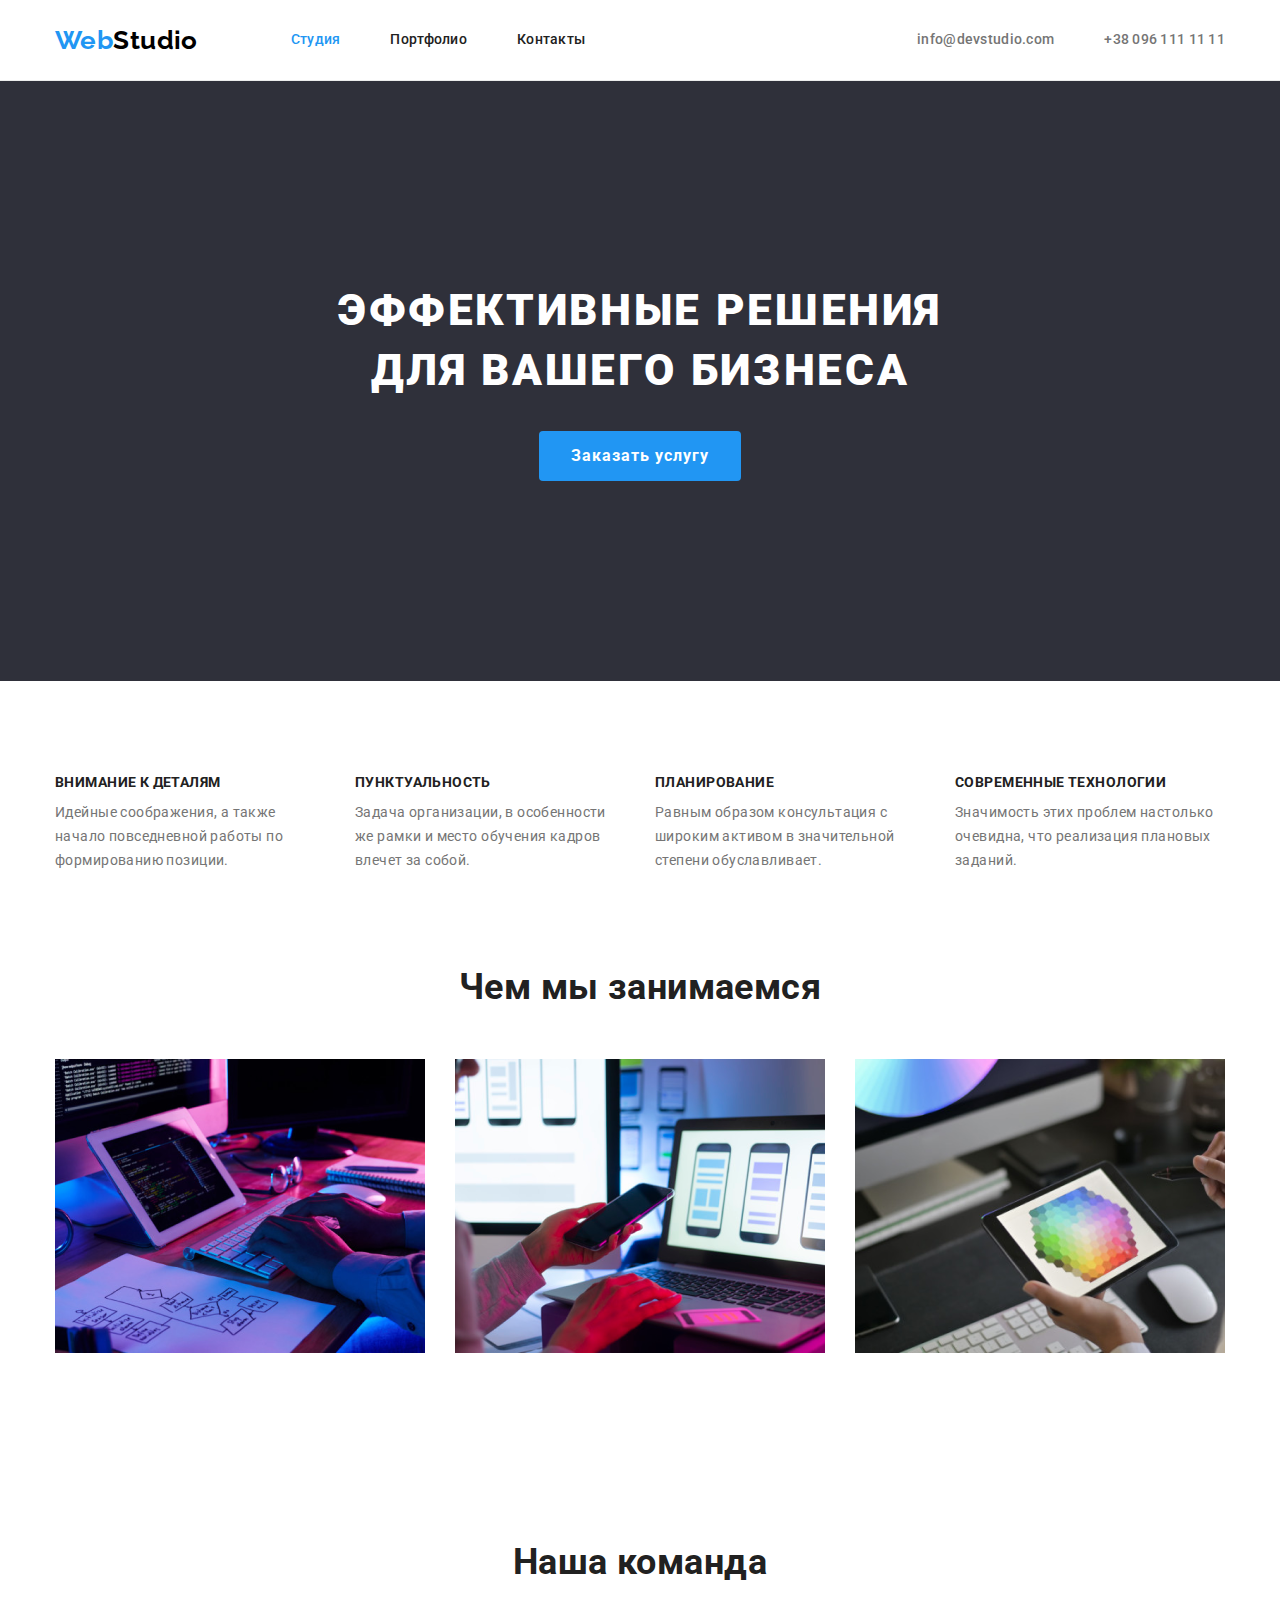
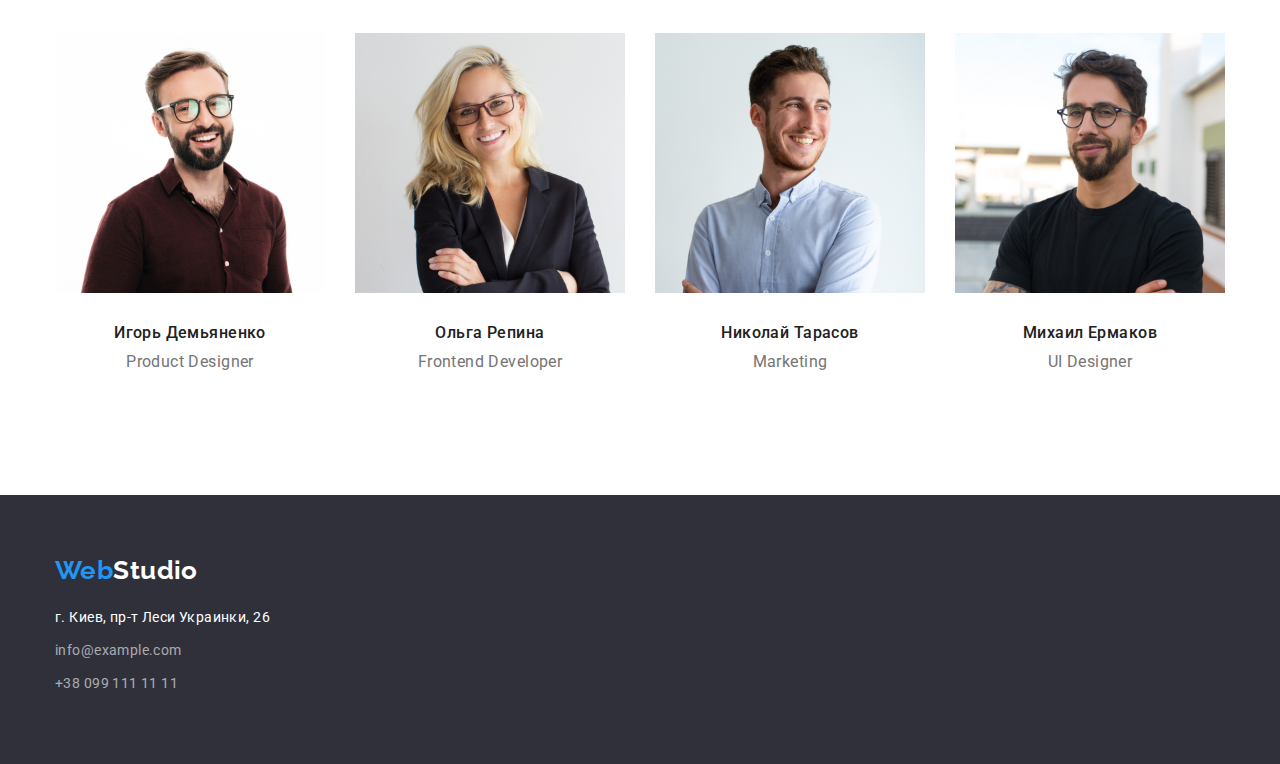
==== index.html @ cff5608a "Переносит в текущий репозиторий файлы работы goit-markup-hw-03" ====
<!DOCTYPE html>
<html lang="ru">
  <head>
    <meta charset="UTF-8" />
    <meta name="viewport" content="width=device-width, initial-scale=1.0" />
    <title>Студия</title>
    <link rel="preconnect" href="https://fonts.gstatic.com" />
    <link
      href="https://fonts.googleapis.com/css2?family=Raleway:wght@700&family=Roboto:wght@400;500;700;900&display=swap"
      rel="stylesheet"
    />
    <link
      rel="stylesheet"
      href="https://cdnjs.cloudflare.com/ajax/libs/modern-normalize/1.0.0/modern-normalize.min.css"
    />
    <link rel="stylesheet" href="./css/styles.css" />
  </head>

  <body>
    <!----------------------------Шапка сайта---------------------------------------->
    <header class="section">
      <div class="container main-nav">
        <a href="/index.html" class="logo"
          >Web<span class="header">Studio</span>
        </a>

        <!--------------------------Меню навигации------------------------------------>
        <nav>
          <ul class="nav-list list">
            <li class="nav-item">
              <a href="./index.html" class="nav-link current">Студия</a>
            </li>
            <li class="nav-item">
              <a href="./portfolio.html" class="nav-link">Портфолио</a>
            </li>
            <li class="nav-item">
              <a href="" class="nav-link">Контакты</a>
            </li>
          </ul>
        </nav>

        <!------------------------------Контакты------------------------------------->
        <ul class="contacts-list list">
          <li class="contacts-item">
            <a class="contacts-link" href="mailto:info@devstudio.com"
              >info@devstudio.com</a
            >
          </li>

          <li class="contacts-item">
            <a class="contacts-link" href="tel:+380961111111"
              >+38 096 111 11 11</a
            >
          </li>
        </ul>
      </div>
    </header>

    <main>
      <!-------------------------------Герой--------------------------------------->
      <section class="hero section">
        <h1 class="hero-title">Эффективные решения<br />для вашего бизнеса</h1>
        <button class="button primary" type="button">Заказать услугу</button>
      </section>

      <!------------------------Особенности компании------------------------------->
      <section class="feature section">
        <div class="container">
          <h2 class="visually-hidden">Особенности компании</h2>

          <ul class="feature-list section-list list">
            <li class="feature-item">
              <h3 class="feature-title section-subtitle">Внимание к деталям</h3>
              <p class="section-text">
                Идейные соображения, а также начало повседневной работы по
                формированию позиции.
              </p>
            </li>

            <li class="feature-item">
              <h3 class="feature-title section-subtitle">Пунктуальность</h3>
              <p class="section-text">
                Задача организации, в особенности же рамки и место обучения
                кадров влечет за собой.
              </p>
            </li>

            <li class="feature-item">
              <h3 class="feature-title section-subtitle">Планирование</h3>
              <p class="section-text">
                Равным образом консультация с широким активом в значительной
                степени обуславливает.
              </p>
            </li>

            <li class="feature-item">
              <h3 class="feature-title section-subtitle">
                Современные технологии
              </h3>
              <p class="section-text">
                Значимость этих проблем настолько очевидна, что реализация
                плановых заданий.
              </p>
            </li>
          </ul>
        </div>
      </section>

      <!----------------------------Виды услуг------------------------------------->
      <section class="service section">
        <div class="container">
          <h2 class="section-title">Чем мы занимаемся</h2>

          <ul class="service-list section-list list">
            <li>
              <img
                src="./images/img1.png"
                alt="человек занимается веб разработкой"
                width="370"
              />
            </li>
            <li>
              <img
                src="./images/img2.png"
                alt="человек занимается разработкой мобильных приложений"
                width="370"
              />
            </li>
            <li>
              <img
                src="./images/img3.png"
                alt="человек занимается созданием дизайнов"
                width="370"
              />
            </li>
          </ul>
        </div>
      </section>

      <!----------------------------Наша команда------------------------------------>
      <section class="team section">
        <div class="container team">
          <h2 class="section-title">Наша команда</h2>

          <ul class="team-list section-list list">
            <li class="team-item">
              <img
                src="./images/team1.jpg"
                alt="молодой мужчина в коричневой рубашке и очках"
                width="270"
                class="photo"
              />
              <h3 class="team-mem-title section-subtitle">Игорь Демьяненко</h3>
              <p class="team-text section-text" lang="en">Product Designer</p>
            </li>

            <li class="team-item">
              <img
                src="./images/team2.jpg"
                alt="молодая девушка со светлыми волосами в очках"
                width="270"
                class="photo"
              />
              <h3 class="team-mem-title section-subtitle">Ольга Репина</h3>
              <p class="team-text section-text" lang="en">Frontend Developer</p>
            </li>

            <li class="team-item">
              <img
                src="./images/team3.jpg"
                alt="молодой мужчина в светлой рубашке"
                width="270"
                class="photo"
              />
              <h3 class="team-mem-title section-subtitle">Николай Тарасов</h3>
              <p class="team-text section-text" lang="en">Marketing</p>
            </li>

            <li class="team-item">
              <img
                src="./images/team4.jpg"
                alt="молодой мужчина в черной футболке и очках"
                width="270"
                class="photo"
              />
              <h3 class="team-mem-title section-subtitle">Михаил Ермаков</h3>
              <p class="team-text section-text" lang="en">UI Designer</p>
            </li>
          </ul>
        </div>
      </section>
    </main>

    <!----------------------------Подвал сайта-------------------------------------->
    <footer class="section footer">
      <div class="container footer">
        <a href="/index.html" class="logo footer"
          >Web<span class="footer">Studio</span>
        </a>

        <address>
          <span class="address">г. Киев, пр-т Леси Украинки, 26<br /></span>

          <ul class="contacts-list footer list">
            <li>
              <a class="contacts-link footer" href="mailto:info@example.com"
                >info@example.com</a
              >
            </li>
            <li>
              <a class="contacts-link footer" href="tel:+380991111111"
                >+38 099 111 11 11</a
              >
            </li>
          </ul>
        </address>
      </div>
    </footer>
  </body>
</html>
---- css/styles.css ----
/*----------------Основные стили-----------------*/
:root {
  --primary-text-color: #757575;
  --title-text-color: #212121;
  --accent-color: #2196f3;
  --primary-bcg-color: #ffffff;
  --secondary-bcg-color: #2f303a;
  --white-color: #ffffff;
}

body {
  background-color: var(--primary-bcg-color);
  color: var(--primary-text-color);

  font-family: Roboto, sans-serif;
  font-size: 14px;
  line-height: 1.71;
  letter-spacing: 0.03em;
}

header {
  border-bottom: 1px solid #ececec;
}

img {
  display: block;
  max-width: 100%;
  height: auto;
}

.list {
  padding: 0;
  margin: 0;
  list-style: none;
}

.container {
  width: 1200px;
  padding: 0 15px;
  margin-left: auto;
  margin-right: auto;
}

.visually-hidden {
  position: absolute;
  clip: rect(0 0 0 0);
  width: 1px;
  height: 1px;
  margin: -1px;
}

/*------------------Шапка сайта----------------*/

.logo {
  color: var(--accent-color);

  font-family: Raleway, sans-serif;
  font-weight: 700;
  font-size: 26px;
  line-height: 1.19;
  text-decoration: none;
}

.logo .header {
  color: #000000;
}

/* Меню навигации */
.container.main-nav {
  display: flex;
  align-items: center;
}

.nav-list {
  display: flex;
  margin-left: 93px;
}

.nav-item:not(:first-child) {
  margin-left: 50px;
}

.nav-link {
  display: block;
  padding-top: 32px;
  padding-bottom: 32px;

  color: var(--title-text-color);

  font-weight: 500;
  line-height: 1.14;
  letter-spacing: 0.02em;
  text-decoration: none;
}

.nav-link:hover,
.nav-link:focus {
  color: var(--accent-color);
}

.nav-link.current {
  color: var(--accent-color);
}

/* Контакты */
.contacts-list {
  display: flex;
  margin-left: auto;
}

.contacts-item:not(:first-child) {
  margin-left: 50px;
}

.contacts-link {
  color: var(--primary-text-color);
  font-style: normal;
  font-weight: 500;
  line-height: 1.14;
  letter-spacing: 0.02em;
  text-decoration: none;
}

.contacts-link:hover,
.contacts-link:focus {
  color: var(--accent-color);
}

/*------------Стили основного контента------------*/

.hero {
  padding: 200px 0;

  background-color: var(--secondary-bcg-color);

  text-align: center;
}

.hero-title {
  margin-top: 0;
  margin-bottom: 30px;

  color: var(--white-color);

  font-weight: 900;
  font-size: 44px;
  line-height: 1.36;
  letter-spacing: 0.06em;
  text-transform: uppercase;
}

.button {
  cursor: pointer;

  display: inline-block;
  border-radius: 4px;
  border-width: 0;
  padding: 6px 22px;

  color: var(--title-text-color);
  background-color: #f5f4fa;

  font-family: inherit;
  font-weight: 500;
  font-size: 16px;
  line-height: 1.63;
  text-align: center;
}

.button:hover,
.button:focus {
  color: var(--white-color);
  background-color: var(--accent-color);
}

.button.primary {
  padding: 10px 32px;

  color: var(--white-color);
  background-color: var(--accent-color);

  font-weight: 700;
  line-height: 1.88;
  align-items: center;
  letter-spacing: 0.06em;
}

.section-title {
  margin-top: 0;
  margin-bottom: 50px;

  color: var(--title-text-color);

  font-weight: 700;
  font-size: 36px;
  line-height: 1.17;
  text-align: center;
}

.section-list {
  display: flex;
}
.section-subtitle {
  margin-top: 0;
  margin-bottom: 10px;

  color: var(--title-text-color);

  font-weight: 700;
}

.section-text {
  margin-top: 0;
  margin-bottom: 0;
}

.feature {
  padding: 94px 0;
}

.feature-item {
  width: 270px;
}

.feature-item:not(:first-child) {
  margin-left: 30px;
}

.feature-title {
  font-size: 14px;
  line-height: 1.14;
  text-transform: uppercase;
}

.service {
  padding-bottom: 94px;
}

.service-list {
  justify-content: space-between;
}

.team.section {
  padding-top: 94px;
  padding-bottom: 94px;
}

.team-item {
  padding-bottom: 30px;
  width: 270px;
}

.team-item:not(:first-child) {
  margin-left: 30px;
}

.team-item .photo {
  margin-bottom: 30px;
}

.team-mem-title {
  font-weight: 500;
  font-size: 16px;
  line-height: 1.19;
  text-align: center;
}

.team-text {
  font-size: 16px;
  line-height: 1.19;
  text-align: center;
}

.project {
  padding-top: 104px;
  padding-bottom: 94px;
}

.filters-list {
  display: flex;
  align-items: flex-start;
  justify-content: center;
  margin-bottom: 50px;
}

.filter-items:not(:first-child) {
  margin-left: 8px;
}

.project-list {
  flex-wrap: wrap;
}

.project-item {
  margin-left: 30px;
  margin-bottom: 30px;
  width: 370px;
  border: 1px solid #eeeeee;
}

.project-item:nth-child(3n + 1) {
  margin-left: 0;
}

.project-item:nth-last-child(-n + 3) {
  margin-bottom: 0;
}

.project-description {
  padding: 20px 24px;
}

.project-title {
  margin-bottom: 4px;

  font-size: 18px;
  line-height: 2;
  letter-spacing: 0.06em;
}

.project-text {
  color: var(--primary-text-color);

  font-size: 16px;
  line-height: 1.88;
}

.project-link {
  text-decoration: none;
}

/*--------------- Подвал сайта ----------------------*/

footer {
  background-color: var(--secondary-bcg-color);
}

.section.footer {
  padding: 60px 0;
}

.logo.footer {
  display: inline-block;
  margin-bottom: 20px;
}

.logo .footer {
  color: var(--white-color);
}

.address {
  display: inline-block;
  margin-bottom: 9px;
  color: var(--white-color);

  font-style: normal;
}

.contacts-list.footer {
  display: flex;
  flex-direction: column;
}
.contacts-link.footer {
  display: inline-block;
  margin-bottom: 9px;

  color: rgba(255, 255, 255, 0.6);

  font-weight: inherit;
  line-height: 1.71;
  letter-spacing: inherit;
}
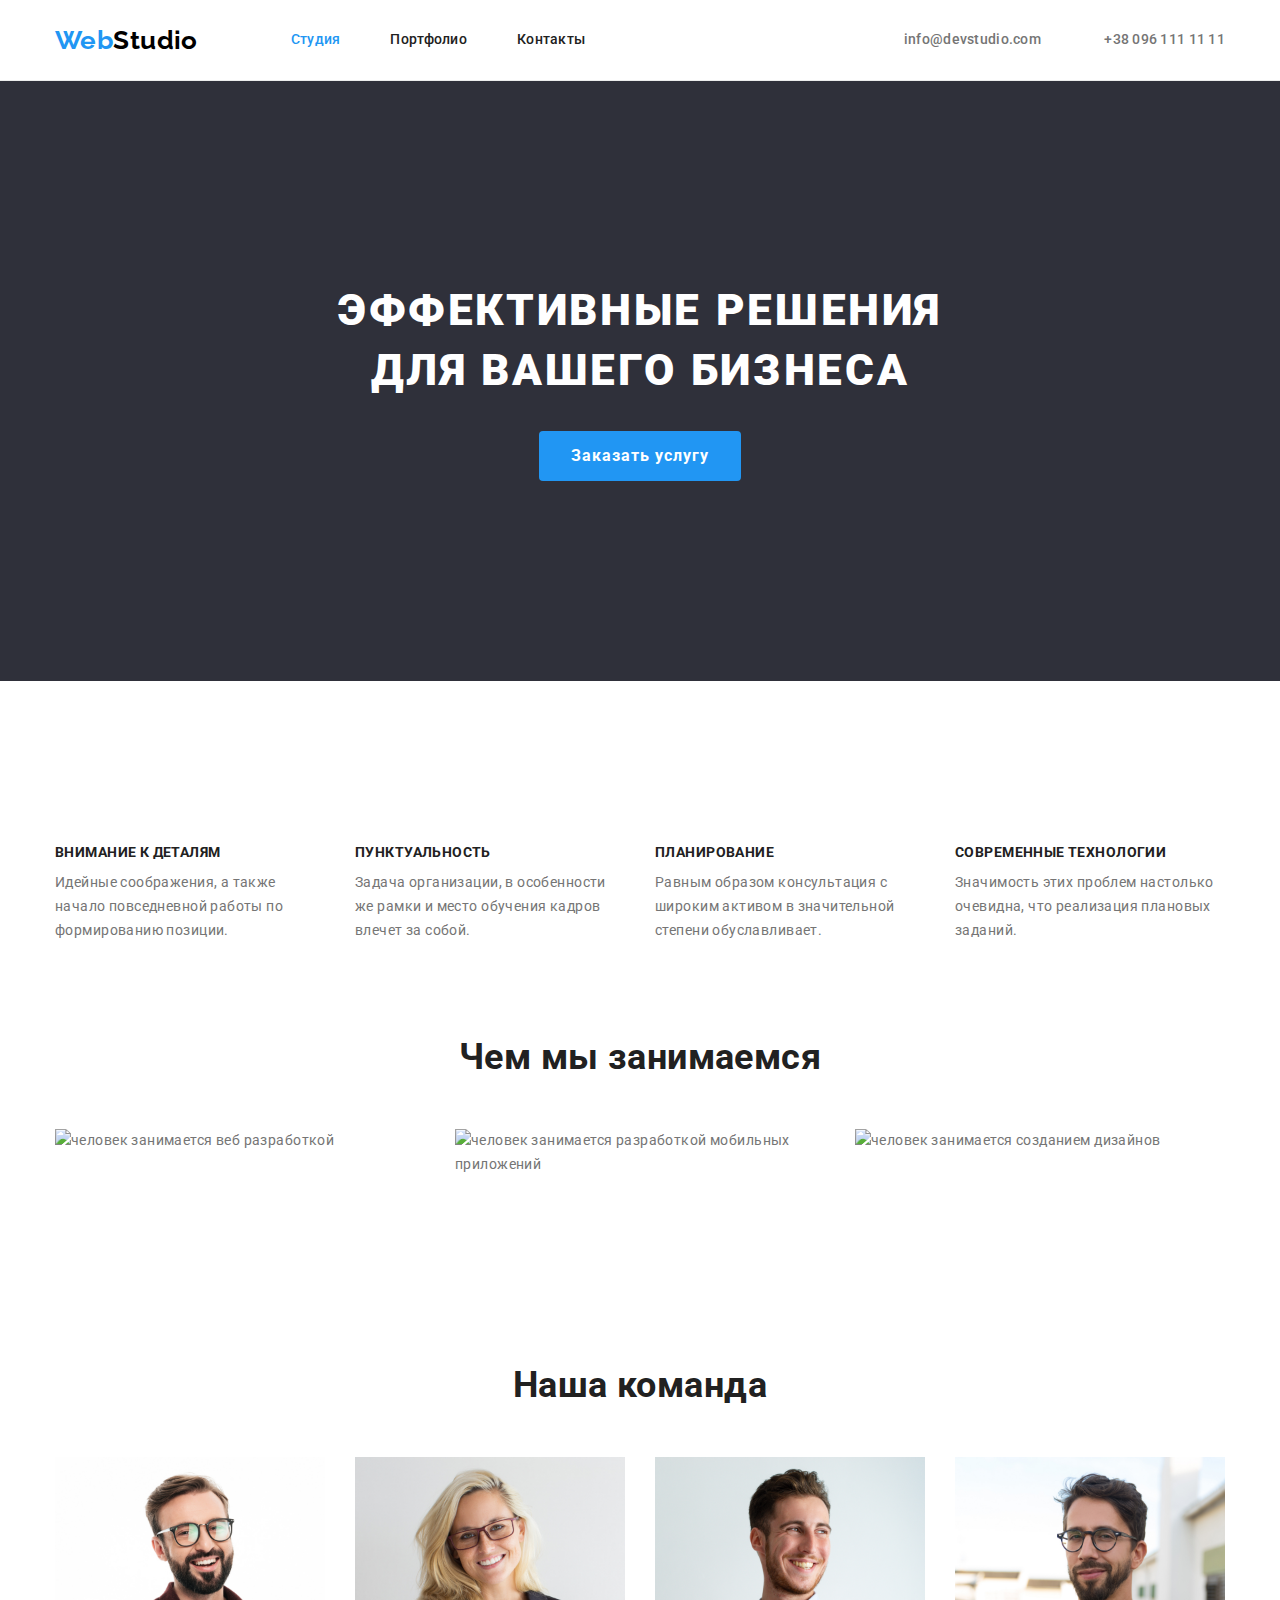
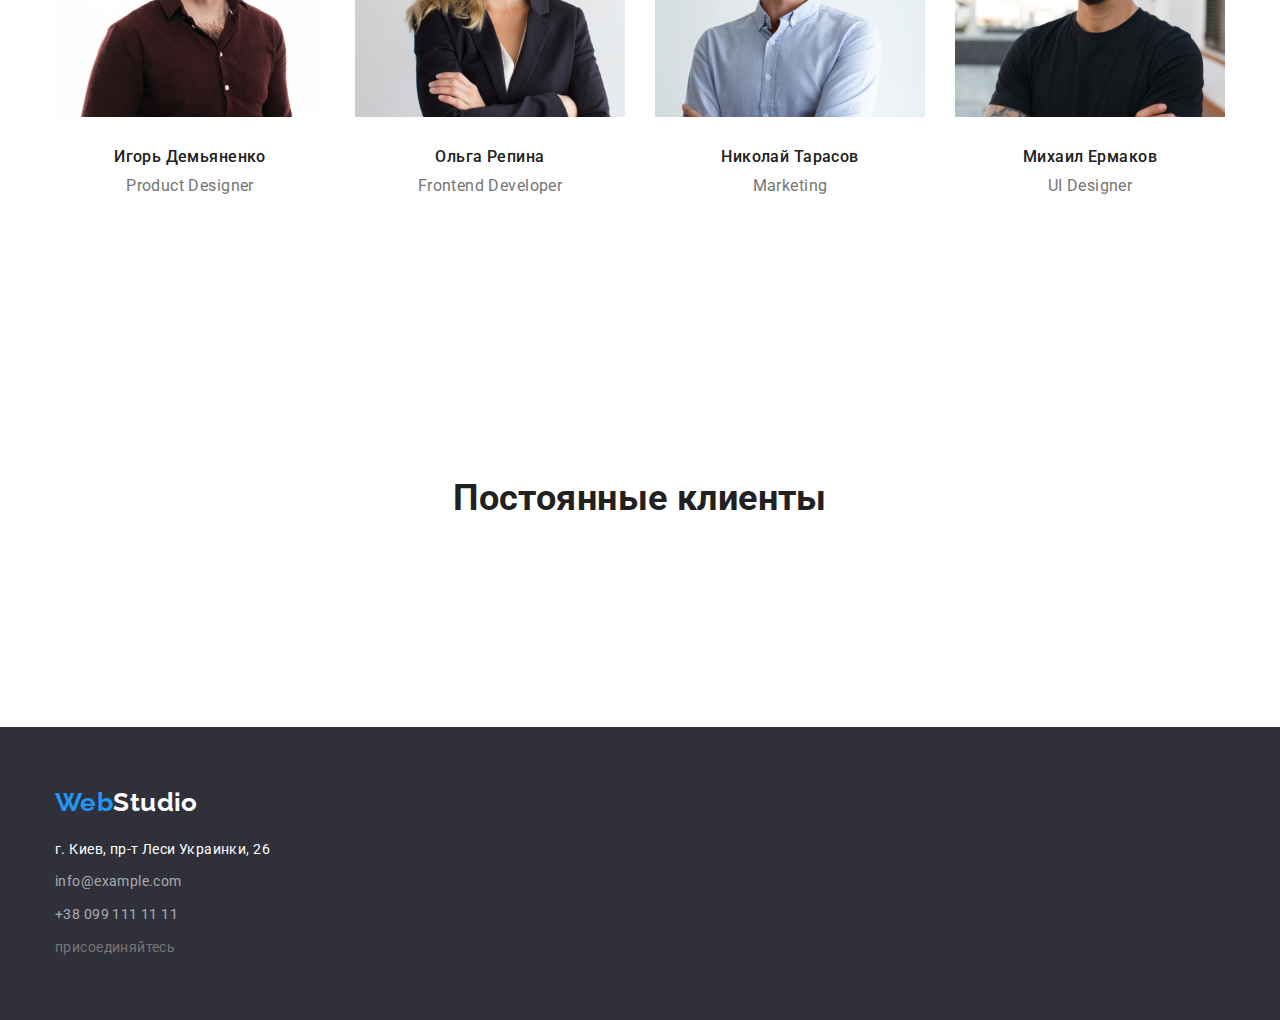
==== commit f1529c72: "Добавляет разметку секции постоянные клиенты, список ссылок в футере, дополительные классы в список " ====
--- a/index.html
+++ b/index.html
@@ -42,15 +42,21 @@
         <!------------------------------Контакты------------------------------------->
         <ul class="contacts-list list">
           <li class="contacts-item">
-            <a class="contacts-link" href="mailto:info@devstudio.com"
-              >info@devstudio.com</a
-            >
+            <a class="contacts-link" href="mailto:info@devstudio.com">
+              <svg class="contact-icon" width="16" height="12">
+                <use href="./images/icons.svg#icon-envelope"></use>
+              </svg>
+              info@devstudio.com
+            </a>
           </li>
 
           <li class="contacts-item">
-            <a class="contacts-link" href="tel:+380961111111"
-              >+38 096 111 11 11</a
-            >
+            <a class="contacts-link" href="tel:+380961111111">
+              <svg class="contact-icon" width="10" height="16">
+                <use href="./images/icons.svg#icon-smartphone"></use>
+              </svg>
+              +38 096 111 11 11
+            </a>
           </li>
         </ul>
       </div>
@@ -69,7 +75,7 @@
           <h2 class="visually-hidden">Особенности компании</h2>
 
           <ul class="feature-list section-list list">
-            <li class="feature-item">
+            <li class="feature-item icon-antenna">
               <h3 class="feature-title section-subtitle">Внимание к деталям</h3>
               <p class="section-text">
                 Идейные соображения, а также начало повседневной работы по
@@ -77,7 +83,7 @@
               </p>
             </li>
 
-            <li class="feature-item">
+            <li class="feature-item icon-clock">
               <h3 class="feature-title section-subtitle">Пунктуальность</h3>
               <p class="section-text">
                 Задача организации, в особенности же рамки и место обучения
@@ -85,7 +91,7 @@
               </p>
             </li>
 
-            <li class="feature-item">
+            <li class="feature-item icon-diagram">
               <h3 class="feature-title section-subtitle">Планирование</h3>
               <p class="section-text">
                 Равным образом консультация с широким активом в значительной
@@ -93,7 +99,7 @@
               </p>
             </li>
 
-            <li class="feature-item">
+            <li class="feature-item icon-astronaut">
               <h3 class="feature-title section-subtitle">
                 Современные технологии
               </h3>
@@ -114,21 +120,21 @@
           <ul class="service-list section-list list">
             <li>
               <img
-                src="./images/img1.png"
+                src="./images/img1.jpg"
                 alt="человек занимается веб разработкой"
                 width="370"
               />
             </li>
             <li>
               <img
-                src="./images/img2.png"
+                src="./images/img2.jpg"
                 alt="человек занимается разработкой мобильных приложений"
                 width="370"
               />
             </li>
             <li>
               <img
-                src="./images/img3.png"
+                src="./images/img3.jpg"
                 alt="человек занимается созданием дизайнов"
                 width="370"
               />
@@ -152,6 +158,15 @@
               />
               <h3 class="team-mem-title section-subtitle">Игорь Демьяненко</h3>
               <p class="team-text section-text" lang="en">Product Designer</p>
+              <ul class="social-list list">
+                <li class="social-item">
+                  <a href="" class="social-link">
+                    <svg class="social-icon">
+                      <use href="./images/icons.svg#icon-instagram"></use>
+                    </svg>
+                  </a>
+                </li>
+              </ul>
             </li>
 
             <li class="team-item">
@@ -185,6 +200,63 @@
               />
               <h3 class="team-mem-title section-subtitle">Михаил Ермаков</h3>
               <p class="team-text section-text" lang="en">UI Designer</p>
+            </li>
+          </ul>
+        </div>
+      </section>
+
+      <!------------------------------Постоянные клиенты------------------------------>
+      <section class="clients section">
+        <div class="container">
+          <h2 class="clients-title section-title">Постоянные клиенты</h2>
+
+          <ul class="clients-list section-list list">
+            <li class="clients-item">
+              <a href="" class="client-link">
+                <svg class="client-icon">
+                  <use href="./images/icons.svg#icon-logo-1"></use>
+                </svg>
+              </a>
+            </li>
+
+            <li class="clients-item">
+              <a href="" class="client-link">
+                <svg class="client-icon">
+                  <use href="./images/icons.svg#icon-logo-2"></use>
+                </svg>
+              </a>
+            </li>
+
+            <li class="clients-item">
+              <a href="" class="client-link">
+                <svg class="client-icon">
+                  <use href="./images/icons.svg#icon-logo-3"></use>
+                </svg>
+              </a>
+            </li>
+
+            <li class="clients-item">
+              <a href="" class="client-link">
+                <svg class="client-icon">
+                  <use href="./images/icons.svg#icon-logo-4"></use>
+                </svg>
+              </a>
+            </li>
+
+            <li class="clients-item">
+              <a href="" class="client-link">
+                <svg class="client-icon">
+                  <use href="./images/icons.svg#icon-logo-5"></use>
+                </svg>
+              </a>
+            </li>
+
+            <li class="clients-item">
+              <a href="" class="client-link">
+                <svg class="client-icon">
+                  <use href="./images/icons.svg#icon-logo-6"></use>
+                </svg>
+              </a>
             </li>
           </ul>
         </div>
@@ -214,6 +286,23 @@
             </li>
           </ul>
         </address>
+
+        <p class="section-text footer">присоединяйтесь</p>
+
+        <ul class="social-list list">
+          <li class="social-item">
+            <a href="" class="social-link"></a>
+          </li>
+          <li class="social-item">
+            <a href="" class="social-link"></a>
+          </li>
+          <li class="social-item">
+            <a href="" class="social-link"></a>
+          </li>
+          <li class="social-item">
+            <a href="" class="social-link"></a>
+          </li>
+        </ul>
       </div>
     </footer>
   </body>
--- a/css/styles.css
+++ b/css/styles.css
@@ -108,7 +108,7 @@
   margin-left: auto;
 }
 
-.contacts-item:not(:first-child) {
+.contacts-item:nth-child(2) {
   margin-left: 50px;
 }
 
@@ -126,8 +126,15 @@
   color: var(--accent-color);
 }
 
+.contacts-link::before {
+  content: '';
+  width: 16px;
+  height: 12px;
+  margin-top: 2px;
+  margin-bottom: 2px;
+  /*background-image: ;*/
+}
 /*------------Стили основного контента------------*/
-
 .hero {
   padding: 200px 0;
 
@@ -226,6 +233,11 @@
   margin-left: 30px;
 }
 
+.feature-item::before {
+  content: '';
+  display: block;
+  height: 70px;
+}
 .feature-title {
   font-size: 14px;
   line-height: 1.14;
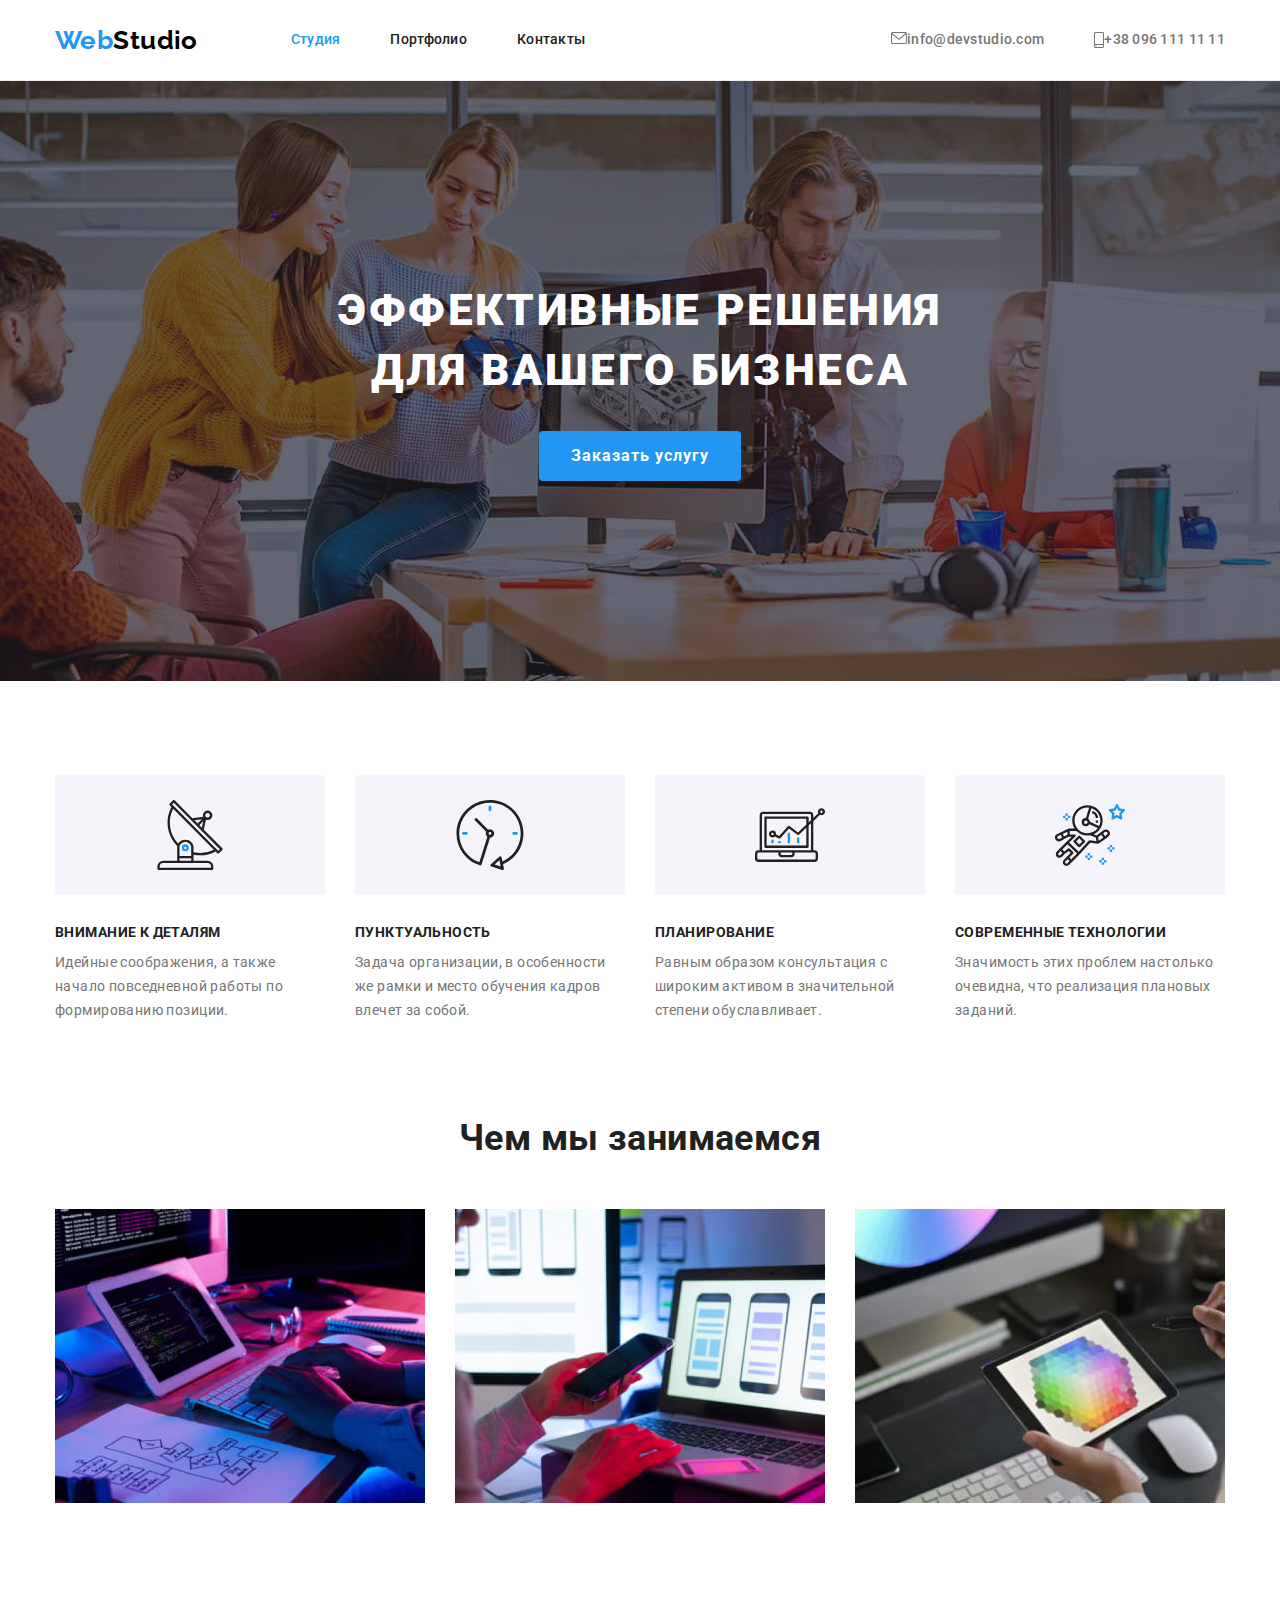
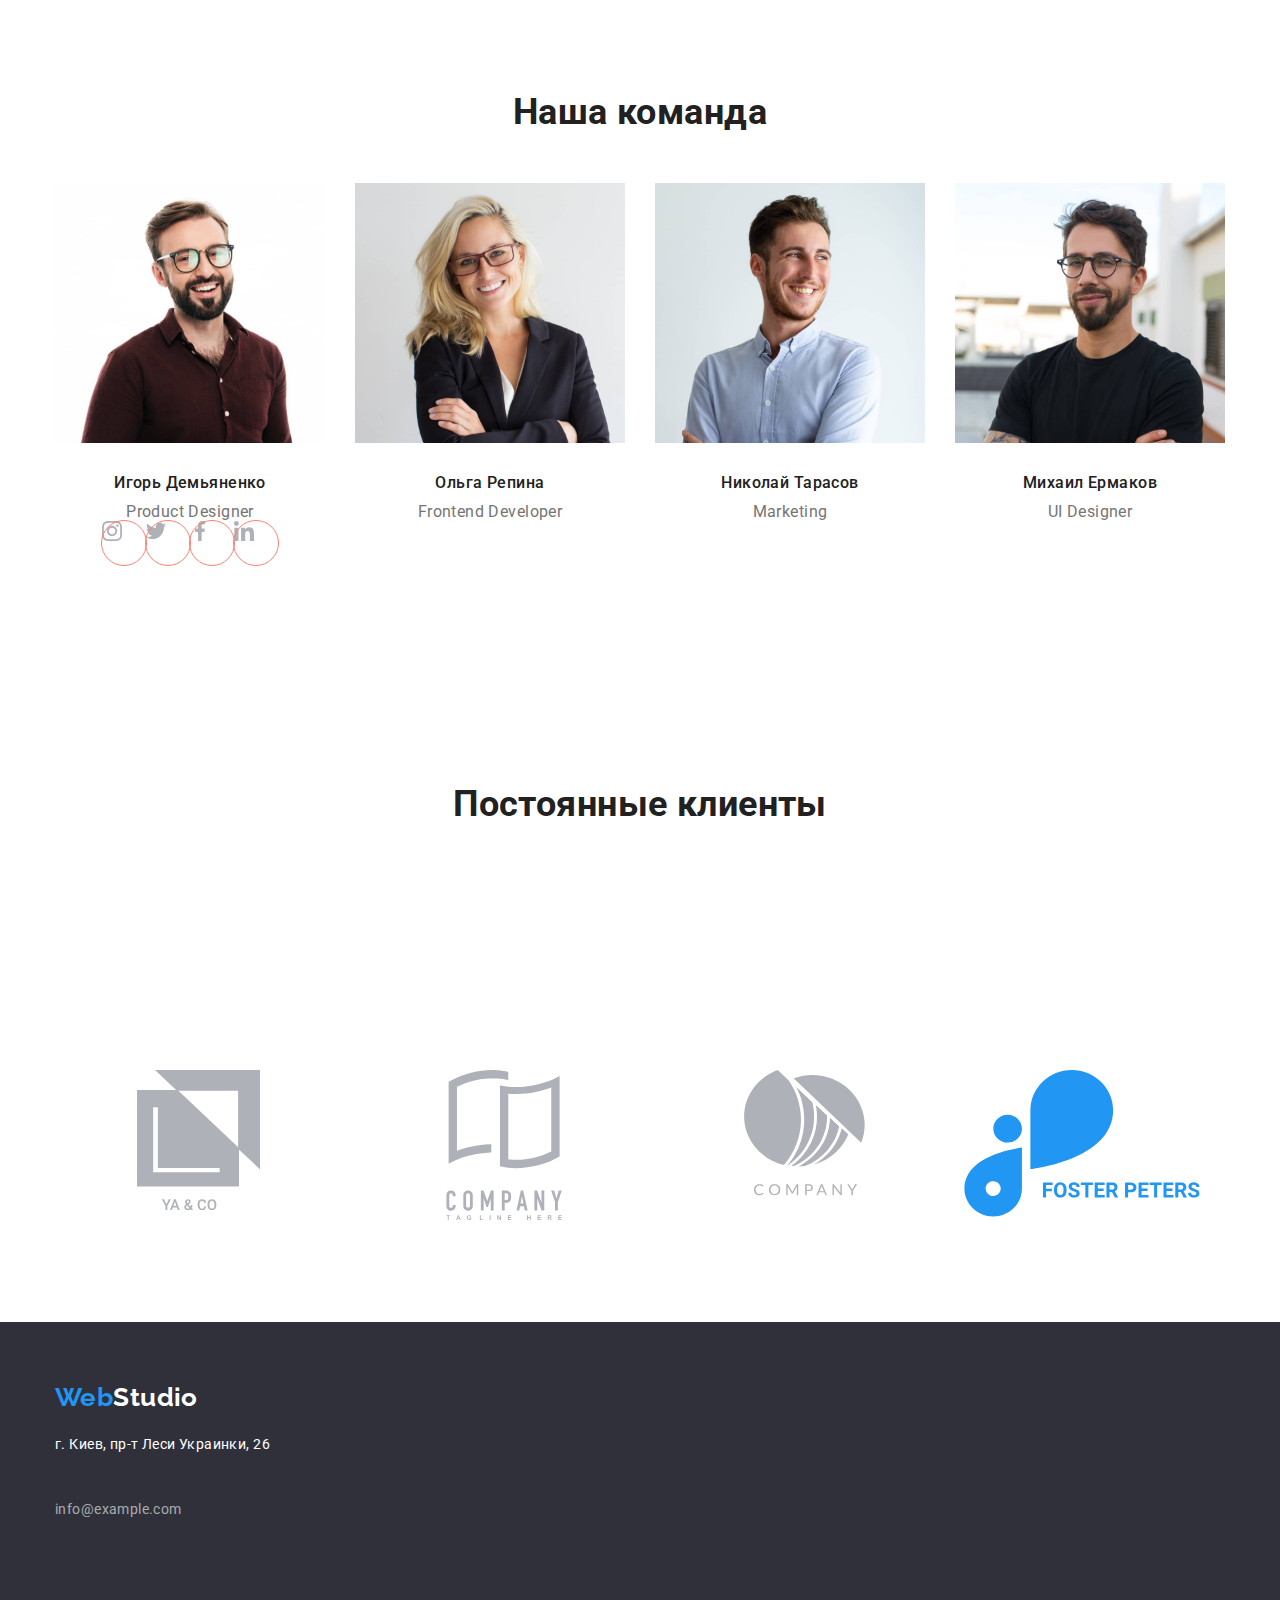
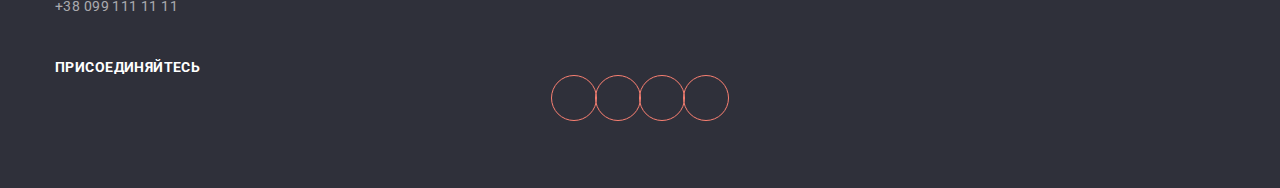
==== commit a8afff5a: "Добавляет список ссылок с иконками соц сетей для первой карточки секции наша команда." ====
--- a/index.html
+++ b/index.html
@@ -166,6 +166,30 @@
                     </svg>
                   </a>
                 </li>
+
+                <li class="social-item">
+                  <a href="" class="social-link">
+                    <svg class="social-icon">
+                      <use href="./images/icons.svg#icon-twitter"></use>
+                    </svg>
+                  </a>
+                </li>
+
+                <li class="social-item">
+                  <a href="" class="social-link">
+                    <svg class="social-icon">
+                      <use href="./images/icons.svg#icon-facebook"></use>
+                    </svg>
+                  </a>
+                </li>
+
+                <li class="social-item">
+                  <a href="" class="social-link">
+                    <svg class="social-icon">
+                      <use href="./images/icons.svg#icon-linkedin"></use>
+                    </svg>
+                  </a>
+                </li>
               </ul>
             </li>
 
--- a/css/styles.css
+++ b/css/styles.css
@@ -6,6 +6,7 @@
   --primary-bcg-color: #ffffff;
   --secondary-bcg-color: #2f303a;
   --white-color: #ffffff;
+  --contact-icon-color: #757575;
 }
 
 body {
@@ -62,6 +63,8 @@
 }
 
 .logo .header {
+  padding-top: 32px;
+  padding-bottom: 32px;
   color: #000000;
 }
 
@@ -113,6 +116,10 @@
 }
 
 .contacts-link {
+  display: inline-flex;
+  padding-top: 32px;
+  padding-bottom: 32px;
+
   color: var(--primary-text-color);
   font-style: normal;
   font-weight: 500;
@@ -126,20 +133,24 @@
   color: var(--accent-color);
 }
 
-.contacts-link::before {
-  content: '';
-  width: 16px;
-  height: 12px;
-  margin-top: 2px;
-  margin-bottom: 2px;
-  /*background-image: ;*/
-}
+.contact-icon {
+  fill: var(--contact-icon-color);
+}
+
 /*------------Стили основного контента------------*/
 .hero {
   padding: 200px 0;
 
-  background-color: var(--secondary-bcg-color);
-
+  max-width: 1600px;
+  height: 600px;
+  margin-left: auto;
+  margin-right: auto;
+  background-color: #c4c4c4;
+  background-image: linear-gradient(rgba(47, 48, 58, 0.4)),
+    url(../images/hero.jpg);
+  background-repeat: no-repeat;
+  background-position: center;
+  background-size: cover;
   text-align: center;
 }
 
@@ -207,6 +218,7 @@
 .section-list {
   display: flex;
 }
+
 .section-subtitle {
   margin-top: 0;
   margin-bottom: 10px;
@@ -226,6 +238,8 @@
 }
 
 .feature-item {
+  display: inline-flex;
+  flex-direction: column;
   width: 270px;
 }
 
@@ -234,10 +248,35 @@
 }
 
 .feature-item::before {
+  display: block;
+
+  height: 120px;
+  margin-bottom: 30px;
+
   content: '';
-  display: block;
-  height: 70px;
-}
+  background-size: 70px;
+  background-repeat: no-repeat;
+  background-position: center;
+  background-color: #f5f4fa;
+  border-radius: 4px;
+}
+
+.feature-item.icon-antenna::before {
+  background-image: url(../images/antenna.svg);
+}
+
+.feature-item.icon-clock::before {
+  background-image: url(../images/clock.svg);
+}
+
+.feature-item.icon-diagram::before {
+  background-image: url(../images/diagram.svg);
+}
+
+.feature-item.icon-astronaut::before {
+  background-image: url(../images/astronaut.svg);
+}
+
 .feature-title {
   font-size: 14px;
   line-height: 1.14;
@@ -283,6 +322,38 @@
   text-align: center;
 }
 
+.social-list {
+  display: flex;
+  justify-content: center;
+}
+
+.social-link {
+  display: inline-block;
+
+  width: 44px;
+  height: 44px;
+  border-radius: 50%;
+  outline: 1px solid salmon;
+}
+
+.social-icon {
+  width: 20px;
+  height: 20px;
+}
+
+.clients {
+  padding: 94px 0;
+}
+
+.clients-title {
+  margin-bottom: 245px;
+}
+
+.client-icon {
+  width: ;
+  height: ;
+}
+
 .project {
   padding-top: 104px;
   padding-bottom: 94px;
@@ -382,3 +453,11 @@
   line-height: 1.71;
   letter-spacing: inherit;
 }
+
+.section-text.footer {
+  color: var(--white-color);
+
+  font-weight: bold;
+  line-height: 1.14;
+  text-transform: uppercase;
+}
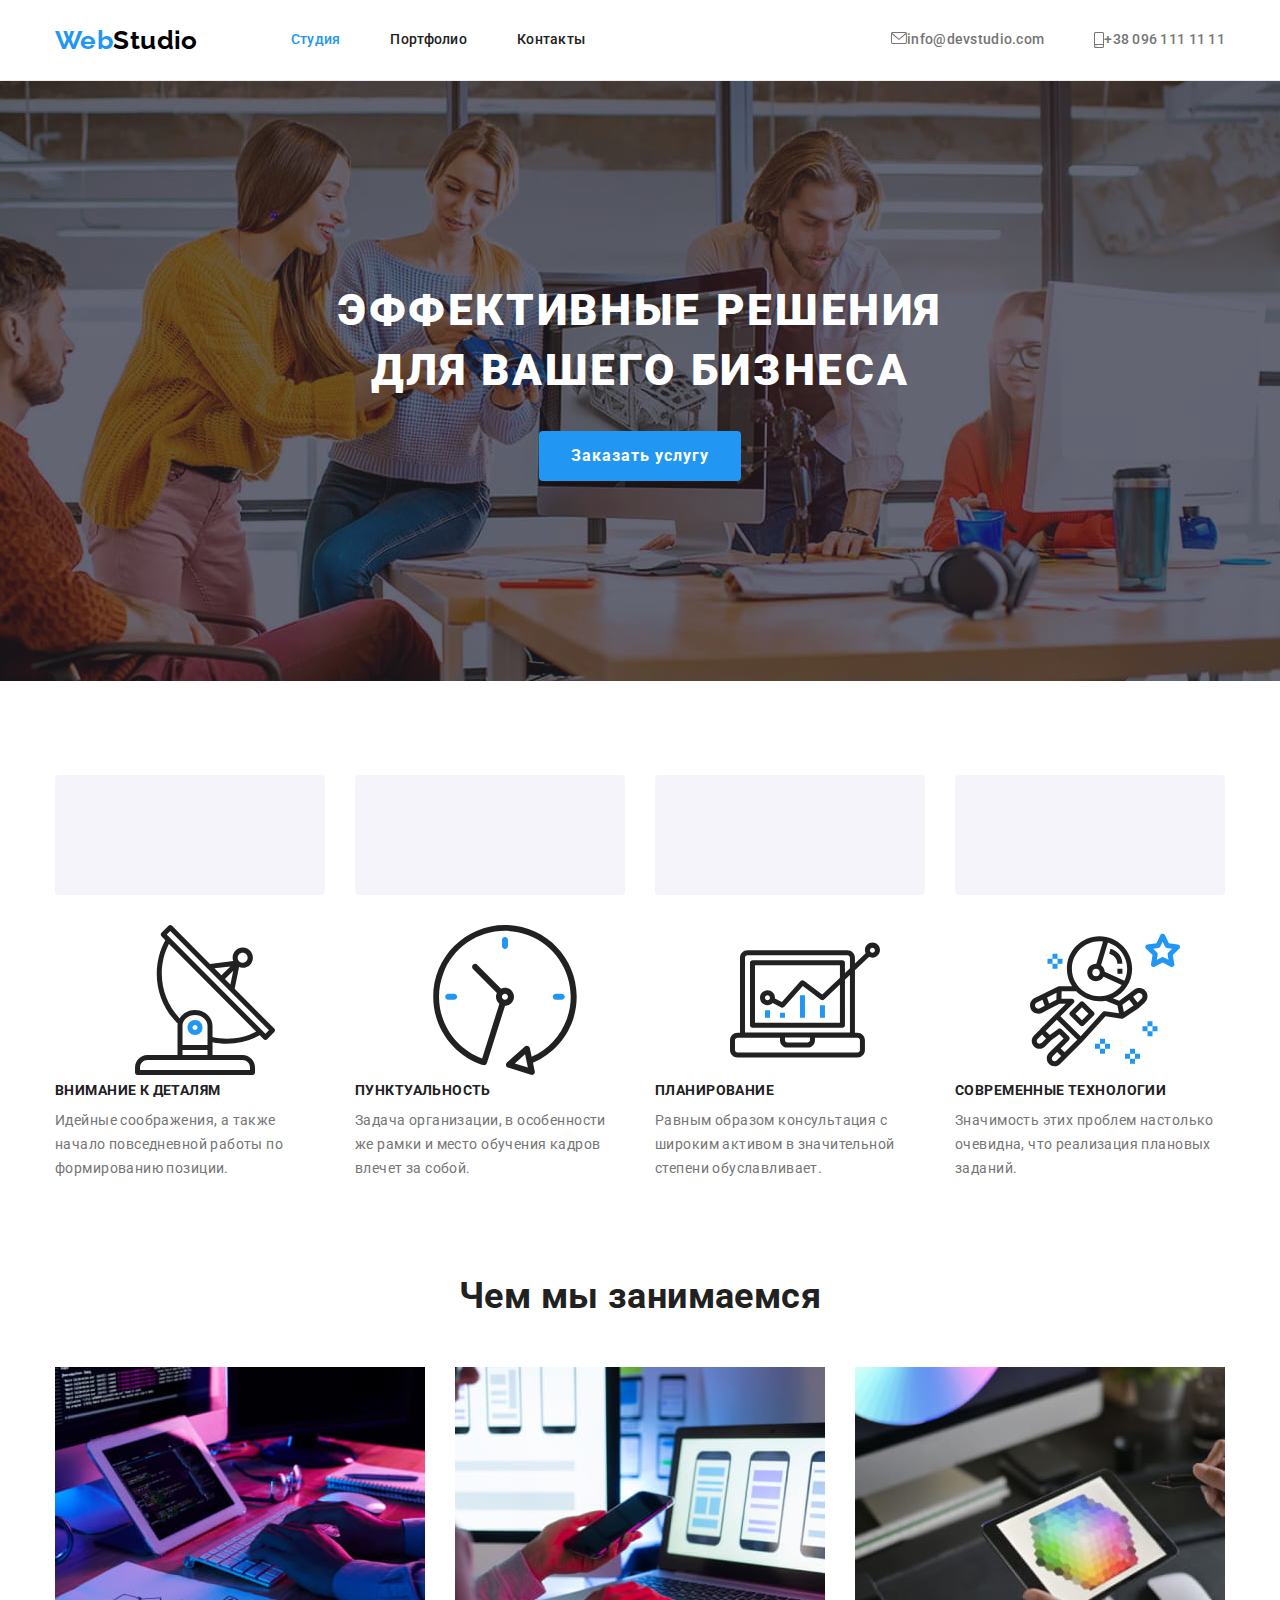
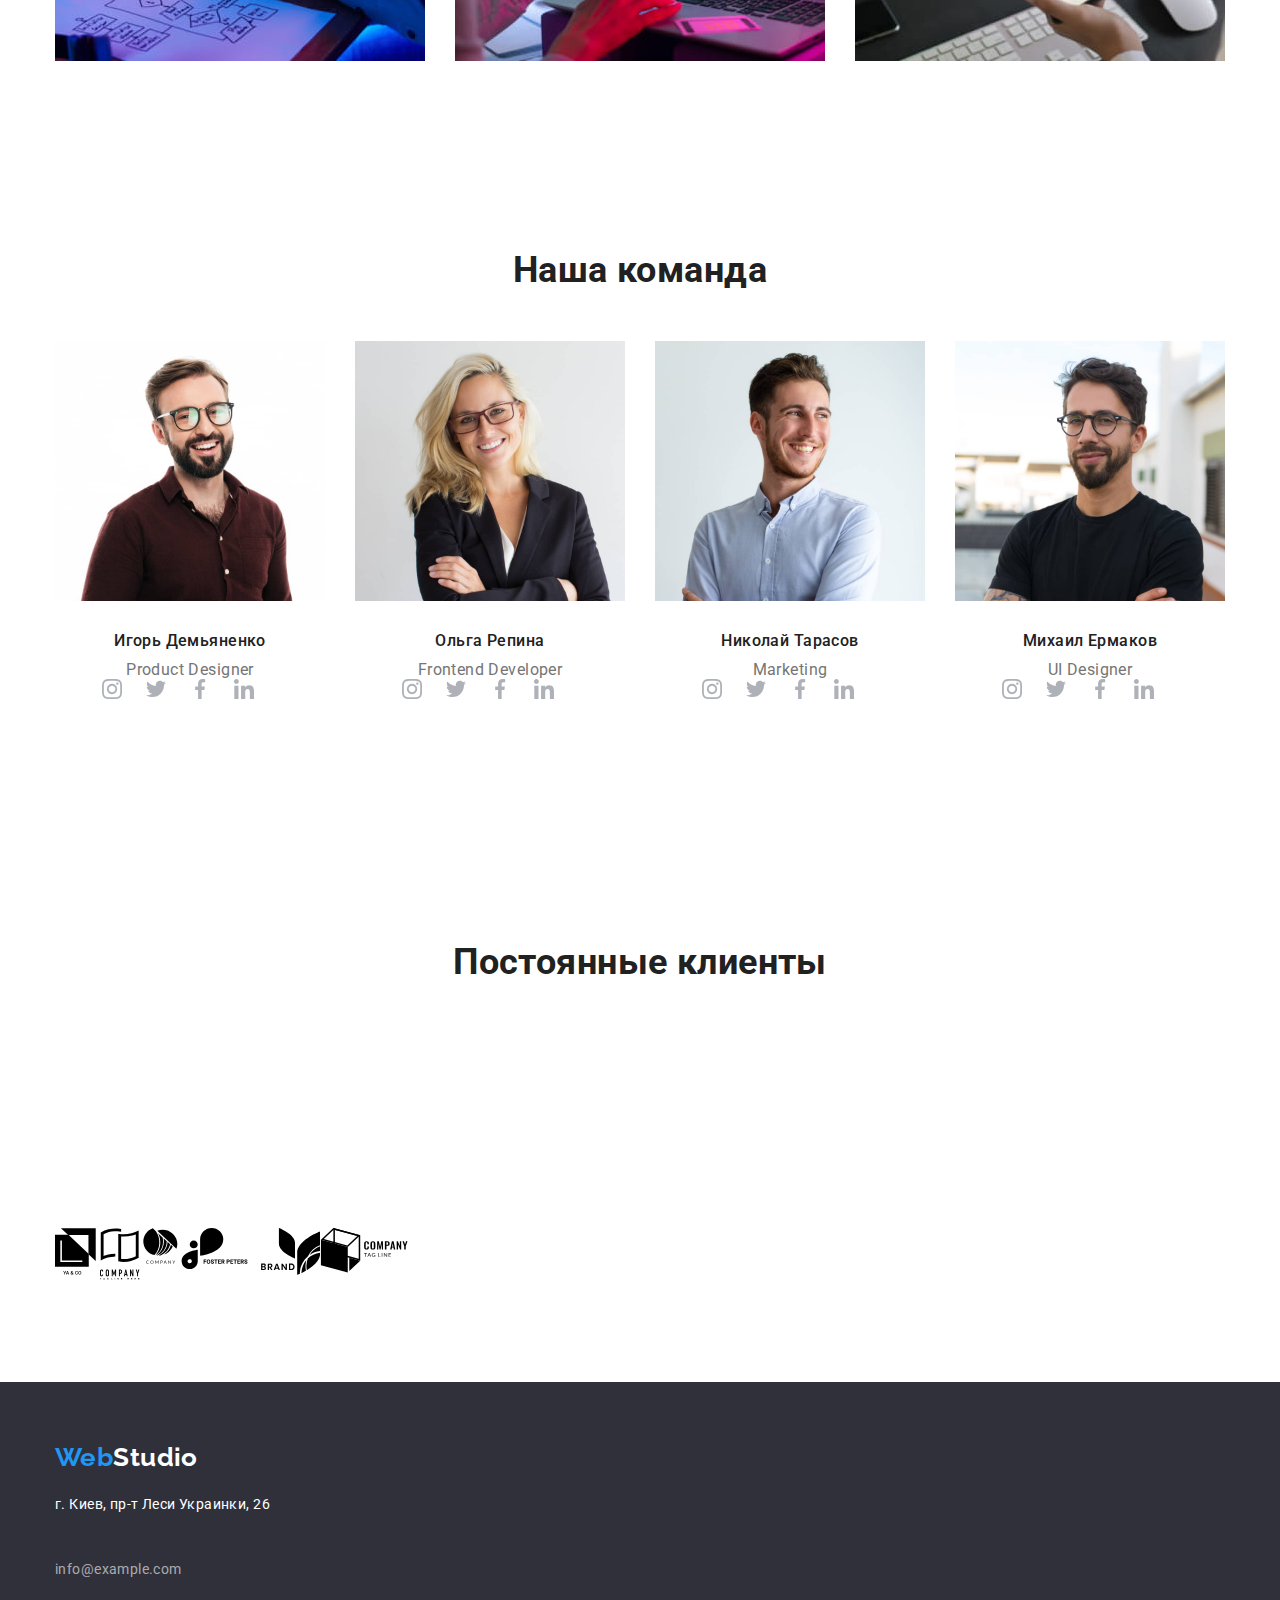
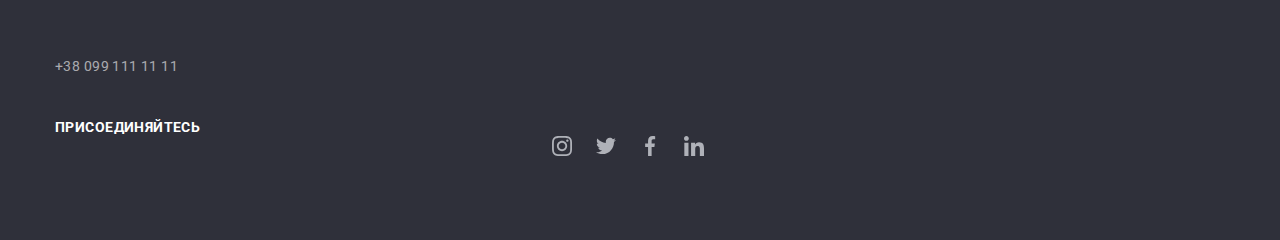
==== commit f2ab17db: "Добавляет разметку с svg для форомления иконок секций особенности, наша команда, постоянные клиенты," ====
--- a/index.html
+++ b/index.html
@@ -75,34 +75,62 @@
           <h2 class="visually-hidden">Особенности компании</h2>
 
           <ul class="feature-list section-list list">
-            <li class="feature-item icon-antenna">
+            <li class="feature-item">
+              <div class="feature-icon-wrapper">
+                <svg class="feature-icon">
+                  <use href="./images/icons.svg#icon-antenna"></use>
+                </svg>
+              </div>
+
               <h3 class="feature-title section-subtitle">Внимание к деталям</h3>
+
               <p class="section-text">
                 Идейные соображения, а также начало повседневной работы по
                 формированию позиции.
               </p>
             </li>
 
-            <li class="feature-item icon-clock">
+            <li class="feature-item">
+              <div class="feature-icon-wrapper">
+                <svg class="feature-icon">
+                  <use href="./images/icons.svg#icon-clock"></use>
+                </svg>
+              </div>
+
               <h3 class="feature-title section-subtitle">Пунктуальность</h3>
+
               <p class="section-text">
                 Задача организации, в особенности же рамки и место обучения
                 кадров влечет за собой.
               </p>
             </li>
 
-            <li class="feature-item icon-diagram">
+            <li class="feature-item">
+              <div class="feature-icon-wrapper">
+                <svg class="feature-icon">
+                  <use href="./images/icons.svg#icon-diagram"></use>
+                </svg>
+              </div>
+
               <h3 class="feature-title section-subtitle">Планирование</h3>
+
               <p class="section-text">
                 Равным образом консультация с широким активом в значительной
                 степени обуславливает.
               </p>
             </li>
 
-            <li class="feature-item icon-astronaut">
+            <li class="feature-item">
+              <div class="feature-icon-wrapper">
+                <svg class="feature-icon">
+                  <use href="./images/icons.svg#icon-astronaut"></use>
+                </svg>
+              </div>
+
               <h3 class="feature-title section-subtitle">
                 Современные технологии
               </h3>
+
               <p class="section-text">
                 Значимость этих проблем настолько очевидна, что реализация
                 плановых заданий.
@@ -202,6 +230,39 @@
               />
               <h3 class="team-mem-title section-subtitle">Ольга Репина</h3>
               <p class="team-text section-text" lang="en">Frontend Developer</p>
+              <ul class="social-list list">
+                <li class="social-item">
+                  <a href="" class="social-link">
+                    <svg class="social-icon">
+                      <use href="./images/icons.svg#icon-instagram"></use>
+                    </svg>
+                  </a>
+                </li>
+
+                <li class="social-item">
+                  <a href="" class="social-link">
+                    <svg class="social-icon">
+                      <use href="./images/icons.svg#icon-twitter"></use>
+                    </svg>
+                  </a>
+                </li>
+
+                <li class="social-item">
+                  <a href="" class="social-link">
+                    <svg class="social-icon">
+                      <use href="./images/icons.svg#icon-facebook"></use>
+                    </svg>
+                  </a>
+                </li>
+
+                <li class="social-item">
+                  <a href="" class="social-link">
+                    <svg class="social-icon">
+                      <use href="./images/icons.svg#icon-linkedin"></use>
+                    </svg>
+                  </a>
+                </li>
+              </ul>
             </li>
 
             <li class="team-item">
@@ -213,6 +274,39 @@
               />
               <h3 class="team-mem-title section-subtitle">Николай Тарасов</h3>
               <p class="team-text section-text" lang="en">Marketing</p>
+              <ul class="social-list list">
+                <li class="social-item">
+                  <a href="" class="social-link">
+                    <svg class="social-icon">
+                      <use href="./images/icons.svg#icon-instagram"></use>
+                    </svg>
+                  </a>
+                </li>
+
+                <li class="social-item">
+                  <a href="" class="social-link">
+                    <svg class="social-icon">
+                      <use href="./images/icons.svg#icon-twitter"></use>
+                    </svg>
+                  </a>
+                </li>
+
+                <li class="social-item">
+                  <a href="" class="social-link">
+                    <svg class="social-icon">
+                      <use href="./images/icons.svg#icon-facebook"></use>
+                    </svg>
+                  </a>
+                </li>
+
+                <li class="social-item">
+                  <a href="" class="social-link">
+                    <svg class="social-icon">
+                      <use href="./images/icons.svg#icon-linkedin"></use>
+                    </svg>
+                  </a>
+                </li>
+              </ul>
             </li>
 
             <li class="team-item">
@@ -224,6 +318,39 @@
               />
               <h3 class="team-mem-title section-subtitle">Михаил Ермаков</h3>
               <p class="team-text section-text" lang="en">UI Designer</p>
+              <ul class="social-list list">
+                <li class="social-item">
+                  <a href="" class="social-link">
+                    <svg class="social-icon">
+                      <use href="./images/icons.svg#icon-instagram"></use>
+                    </svg>
+                  </a>
+                </li>
+
+                <li class="social-item">
+                  <a href="" class="social-link">
+                    <svg class="social-icon">
+                      <use href="./images/icons.svg#icon-twitter"></use>
+                    </svg>
+                  </a>
+                </li>
+
+                <li class="social-item">
+                  <a href="" class="social-link">
+                    <svg class="social-icon">
+                      <use href="./images/icons.svg#icon-facebook"></use>
+                    </svg>
+                  </a>
+                </li>
+
+                <li class="social-item">
+                  <a href="" class="social-link">
+                    <svg class="social-icon">
+                      <use href="./images/icons.svg#icon-linkedin"></use>
+                    </svg>
+                  </a>
+                </li>
+              </ul>
             </li>
           </ul>
         </div>
@@ -237,7 +364,7 @@
           <ul class="clients-list section-list list">
             <li class="clients-item">
               <a href="" class="client-link">
-                <svg class="client-icon">
+                <svg class="client-icon" width="45" height="50">
                   <use href="./images/icons.svg#icon-logo-1"></use>
                 </svg>
               </a>
@@ -245,7 +372,7 @@
 
             <li class="clients-item">
               <a href="" class="client-link">
-                <svg class="client-icon">
+                <svg class="client-icon" width="40" height="52">
                   <use href="./images/icons.svg#icon-logo-2"></use>
                 </svg>
               </a>
@@ -253,7 +380,7 @@
 
             <li class="clients-item">
               <a href="" class="client-link">
-                <svg class="client-icon">
+                <svg class="client-icon" width="41" height="43">
                   <use href="./images/icons.svg#icon-logo-3"></use>
                 </svg>
               </a>
@@ -261,7 +388,7 @@
 
             <li class="clients-item">
               <a href="" class="client-link">
-                <svg class="client-icon">
+                <svg class="client-icon" width="80" height="42">
                   <use href="./images/icons.svg#icon-logo-4"></use>
                 </svg>
               </a>
@@ -269,7 +396,7 @@
 
             <li class="clients-item">
               <a href="" class="client-link">
-                <svg class="client-icon">
+                <svg class="client-icon" width="59" height="47">
                   <use href="./images/icons.svg#icon-logo-5"></use>
                 </svg>
               </a>
@@ -277,7 +404,7 @@
 
             <li class="clients-item">
               <a href="" class="client-link">
-                <svg class="client-icon">
+                <svg class="client-icon" width="89" height="45">
                   <use href="./images/icons.svg#icon-logo-6"></use>
                 </svg>
               </a>
@@ -311,22 +438,43 @@
           </ul>
         </address>
 
-        <p class="section-text footer">присоединяйтесь</p>
-
-        <ul class="social-list list">
-          <li class="social-item">
-            <a href="" class="social-link"></a>
-          </li>
-          <li class="social-item">
-            <a href="" class="social-link"></a>
-          </li>
-          <li class="social-item">
-            <a href="" class="social-link"></a>
-          </li>
-          <li class="social-item">
-            <a href="" class="social-link"></a>
-          </li>
-        </ul>
+        <div class="social-footer-wrapper">
+          <p class="section-text footer">присоединяйтесь</p>
+
+          <ul class="social-list footer list">
+            <li class="social-item footer">
+              <a href="" class="social-link footer">
+                <svg class="social-icon footer">
+                  <use href="./images/icons.svg#icon-instagram-f"></use>
+                </svg>
+              </a>
+            </li>
+
+            <li class="social-item footer">
+              <a href="" class="social-link footer">
+                <svg class="social-icon footer">
+                  <use href="./images/icons.svg#icon-twitter-f"></use>
+                </svg>
+              </a>
+            </li>
+
+            <li class="social-item footer">
+              <a href="" class="social-link footer">
+                <svg class="social-icon footer">
+                  <use href="./images/icons.svg#icon-facebook-f"></use>
+                </svg>
+              </a>
+            </li>
+
+            <li class="social-item footer">
+              <a href="" class="social-link footer">
+                <svg class="social-icon footer">
+                  <use href="./images/icons.svg#icon-linkedin-f"></use>
+                </svg>
+              </a>
+            </li>
+          </ul>
+        </div>
       </div>
     </footer>
   </body>
--- a/css/styles.css
+++ b/css/styles.css
@@ -6,7 +6,7 @@
   --primary-bcg-color: #ffffff;
   --secondary-bcg-color: #2f303a;
   --white-color: #ffffff;
-  --contact-icon-color: #757575;
+  --primary-social-icon-color: #afb1b8;
 }
 
 body {
@@ -134,7 +134,7 @@
 }
 
 .contact-icon {
-  fill: var(--contact-icon-color);
+  fill: currentColor;
 }
 
 /*------------Стили основного контента------------*/
@@ -332,13 +332,23 @@
 
   width: 44px;
   height: 44px;
+  background-color: transparent;
   border-radius: 50%;
-  outline: 1px solid salmon;
+}
+
+.social-link:hover {
+  background-color: var(--accent-color);
 }
 
 .social-icon {
   width: 20px;
   height: 20px;
+
+  fill: var(--primary-social-icon-color);
+}
+
+.social-icon:hover {
+  fill: var(--white-color);
 }
 
 .clients {
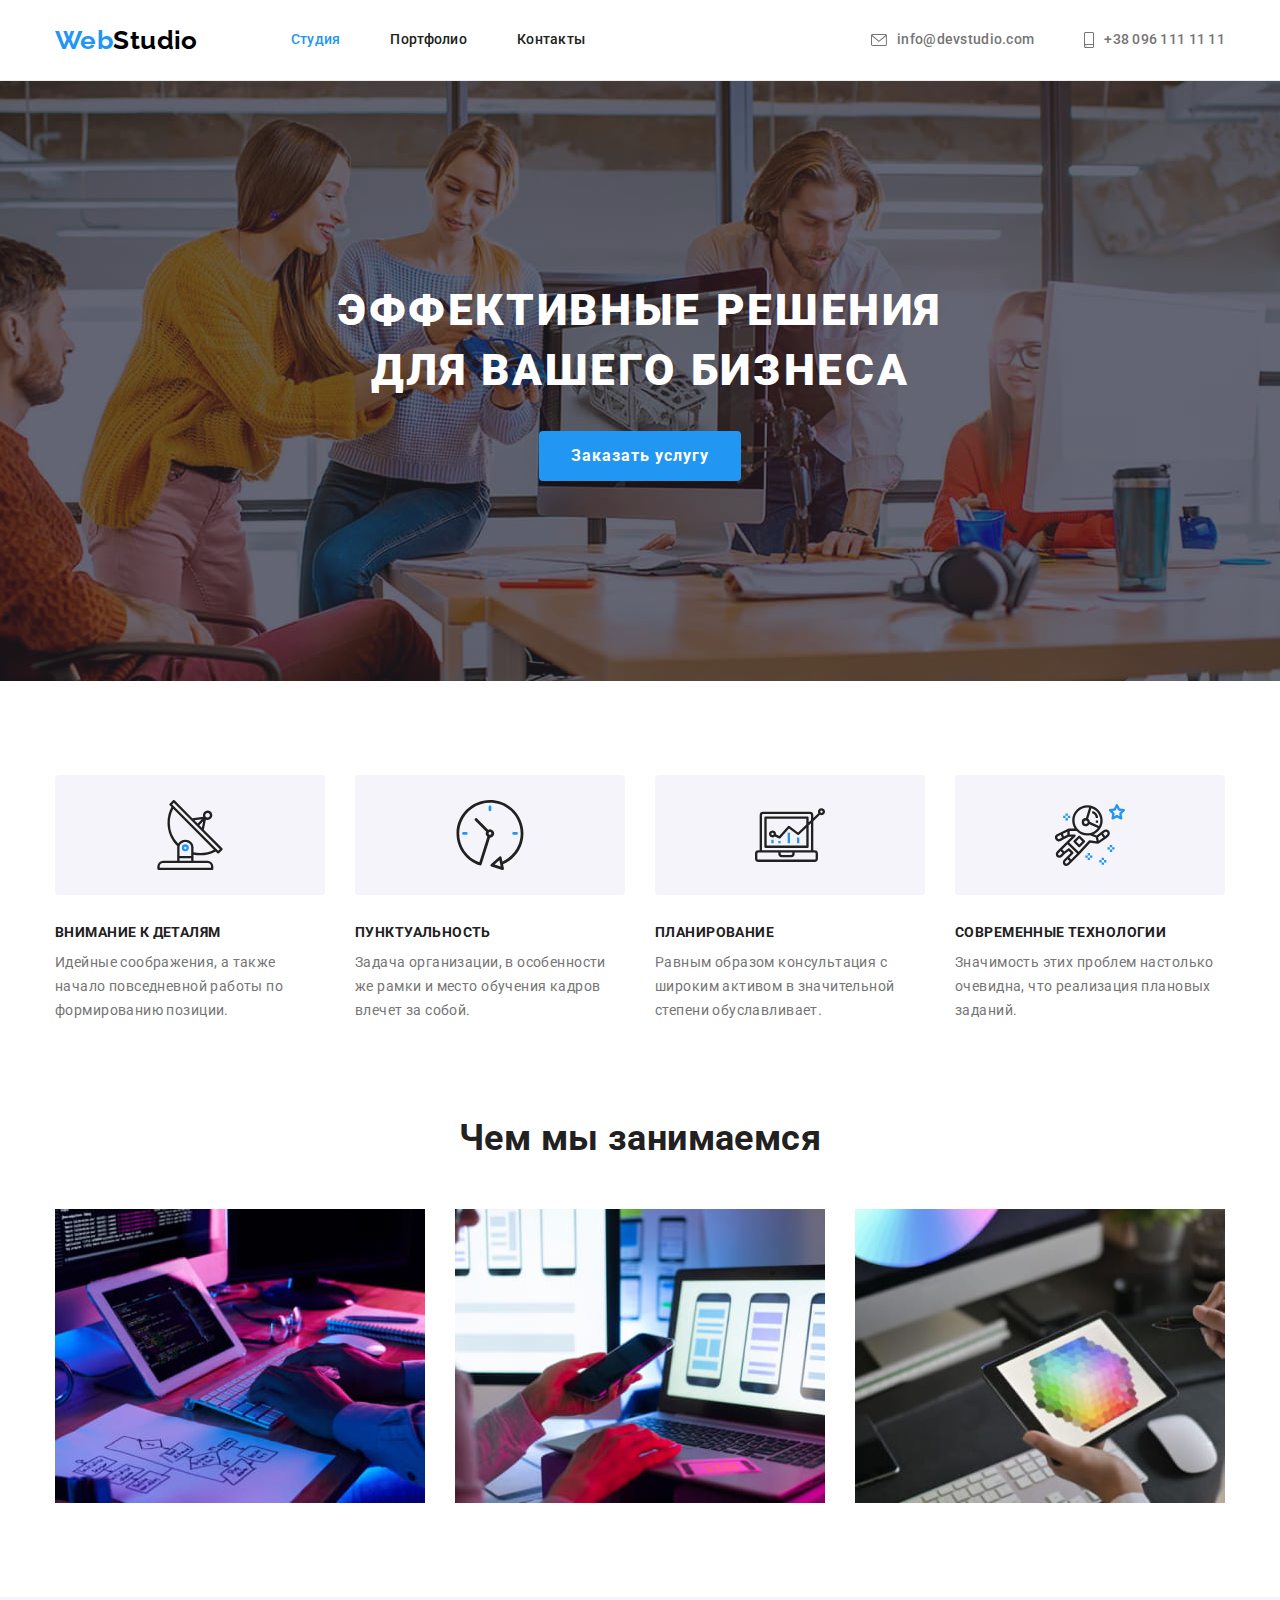
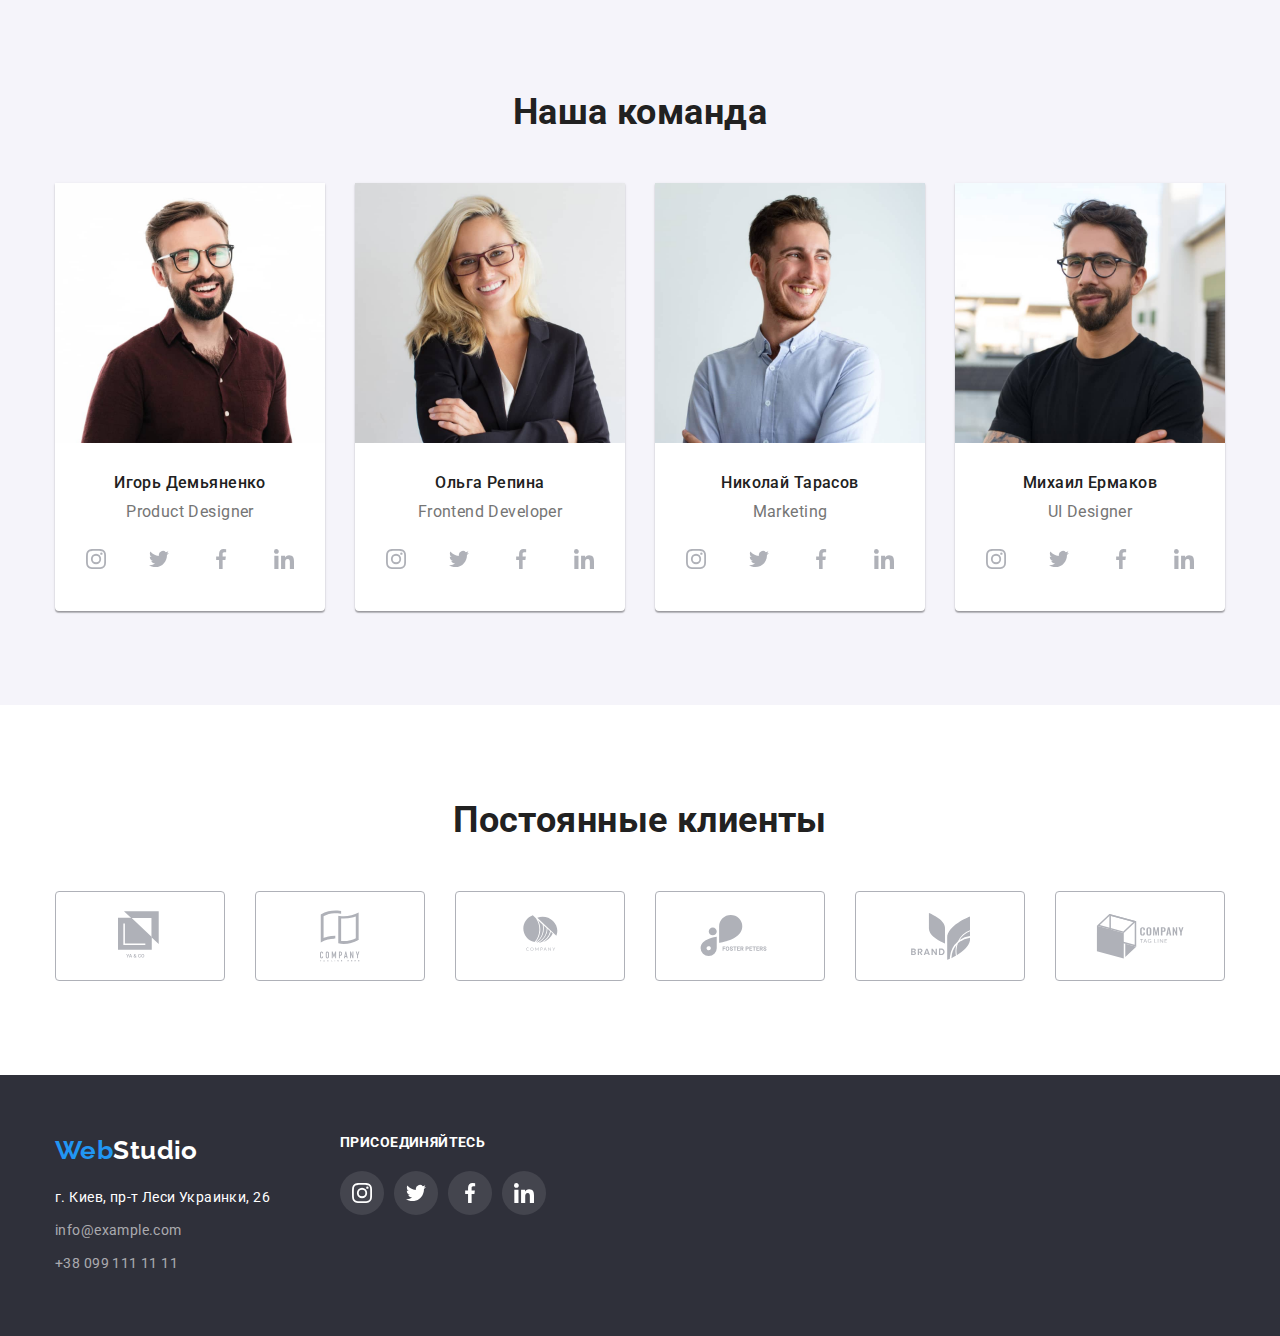
==== commit 96223082: "Оформляет футер страниц студия и портфолио." ====
--- a/index.html
+++ b/index.html
@@ -417,26 +417,28 @@
     <!----------------------------Подвал сайта-------------------------------------->
     <footer class="section footer">
       <div class="container footer">
-        <a href="/index.html" class="logo footer"
-          >Web<span class="footer">Studio</span>
-        </a>
-
-        <address>
-          <span class="address">г. Киев, пр-т Леси Украинки, 26<br /></span>
-
-          <ul class="contacts-list footer list">
-            <li>
-              <a class="contacts-link footer" href="mailto:info@example.com"
-                >info@example.com</a
-              >
-            </li>
-            <li>
-              <a class="contacts-link footer" href="tel:+380991111111"
-                >+38 099 111 11 11</a
-              >
-            </li>
-          </ul>
-        </address>
+        <div class="adress-footer-wrapper">
+          <a href="/index.html" class="logo footer"
+            >Web<span class="footer">Studio</span>
+          </a>
+
+          <address>
+            <span class="address">г. Киев, пр-т Леси Украинки, 26<br /></span>
+
+            <ul class="contacts-list footer list">
+              <li class="contacts-item footer">
+                <a class="contacts-link footer" href="mailto:info@example.com"
+                  >info@example.com</a
+                >
+              </li>
+              <li class="contacts-item footer">
+                <a class="contacts-link footer" href="tel:+380991111111"
+                  >+38 099 111 11 11</a
+                >
+              </li>
+            </ul>
+          </address>
+        </div>
 
         <div class="social-footer-wrapper">
           <p class="section-text footer">присоединяйтесь</p>
--- a/css/styles.css
+++ b/css/styles.css
@@ -116,7 +116,8 @@
 }
 
 .contacts-link {
-  display: inline-flex;
+  display: flex;
+  align-items: center;
   padding-top: 32px;
   padding-bottom: 32px;
 
@@ -135,6 +136,7 @@
 
 .contact-icon {
   fill: currentColor;
+  margin-right: 10px;
 }
 
 /*------------Стили основного контента------------*/
@@ -146,7 +148,11 @@
   margin-left: auto;
   margin-right: auto;
   background-color: #c4c4c4;
-  background-image: linear-gradient(rgba(47, 48, 58, 0.4)),
+  background-image: linear-gradient(
+      to right,
+      rgba(47, 48, 58, 0.4),
+      rgba(47, 48, 58, 0.4)
+    ),
     url(../images/hero.jpg);
   background-repeat: no-repeat;
   background-position: center;
@@ -189,6 +195,8 @@
 .button:focus {
   color: var(--white-color);
   background-color: var(--accent-color);
+  box-shadow: 0px 3px 1px rgba(0, 0, 0, 0.1), 0px 1px 2px rgba(0, 0, 0, 0.08),
+    0px 2px 2px rgba(0, 0, 0, 0.12);
 }
 
 .button.primary {
@@ -247,34 +255,20 @@
   margin-left: 30px;
 }
 
-.feature-item::before {
-  display: block;
-
+.feature-icon-wrapper {
+  display: flex;
   height: 120px;
+  justify-content: center;
+  align-items: center;
+
+  background-color: #f5f4fa;
   margin-bottom: 30px;
-
-  content: '';
-  background-size: 70px;
-  background-repeat: no-repeat;
-  background-position: center;
-  background-color: #f5f4fa;
   border-radius: 4px;
 }
 
-.feature-item.icon-antenna::before {
-  background-image: url(../images/antenna.svg);
-}
-
-.feature-item.icon-clock::before {
-  background-image: url(../images/clock.svg);
-}
-
-.feature-item.icon-diagram::before {
-  background-image: url(../images/diagram.svg);
-}
-
-.feature-item.icon-astronaut::before {
-  background-image: url(../images/astronaut.svg);
+.feature-icon {
+  height: 70px;
+  width: 70px;
 }
 
 .feature-title {
@@ -294,11 +288,16 @@
 .team.section {
   padding-top: 94px;
   padding-bottom: 94px;
+  background-color: #f5f4fa;
 }
 
 .team-item {
   padding-bottom: 30px;
   width: 270px;
+  background-color: var(--primary-bcg-color);
+  box-shadow: 0px 1px 3px rgba(0, 0, 0, 0.12), 0px 1px 1px rgba(0, 0, 0, 0.14),
+    0px 2px 1px rgba(0, 0, 0, 0.2);
+  border-radius: 0px 0px 4px 4px;
 }
 
 .team-item:not(:first-child) {
@@ -320,48 +319,69 @@
   font-size: 16px;
   line-height: 1.19;
   text-align: center;
+  margin-bottom: 16px;
 }
 
 .social-list {
   display: flex;
+  justify-content: space-evenly;
+}
+
+.social-link {
+  display: inline-flex;
   justify-content: center;
-}
-
-.social-link {
-  display: inline-block;
-
+  align-items: center;
   width: 44px;
   height: 44px;
+
+  color: var(--primary-social-icon-color);
   background-color: transparent;
+
   border-radius: 50%;
 }
 
-.social-link:hover {
+.social-link:hover,
+.social-link:focus {
+  color: var(--white-color);
   background-color: var(--accent-color);
 }
 
 .social-icon {
   width: 20px;
   height: 20px;
-
-  fill: var(--primary-social-icon-color);
-}
-
-.social-icon:hover {
-  fill: var(--white-color);
-}
-
-.clients {
+  fill: currentColor;
+}
+
+.clients.section {
   padding: 94px 0;
 }
 
-.clients-title {
-  margin-bottom: 245px;
+.clients-list {
+  display: flex;
+  justify-content: space-between;
+}
+
+.client-link {
+  display: inline-flex;
+  justify-content: center;
+  align-items: center;
+  width: 170px;
+  height: 90px;
+
+  color: #afb1b8;
+  border: 1px solid #afb1b8;
+  box-sizing: border-box;
+  border-radius: 4px;
+}
+
+.client-link:hover,
+.client-link:focus {
+  color: var(--accent-color);
+  border: 1px solid var(--accent-color);
 }
 
 .client-icon {
-  width: ;
-  height: ;
+  fill: currentColor;
 }
 
 .project {
@@ -388,7 +408,17 @@
   margin-left: 30px;
   margin-bottom: 30px;
   width: 370px;
-  border: 1px solid #eeeeee;
+  background: #ffffff;
+}
+
+.project-link {
+  display: block;
+}
+
+.project-link:hover,
+.project-link:focus {
+  box-shadow: 0px 1px 1px rgba(0, 0, 0, 0.12), 0px 4px 4px rgba(0, 0, 0, 0.06),
+    1px 4px 6px rgba(0, 0, 0, 0.16);
 }
 
 .project-item:nth-child(3n + 1) {
@@ -401,6 +431,9 @@
 
 .project-description {
   padding: 20px 24px;
+  border: 1px solid #eeeeee;
+  border-top: none;
+  box-sizing: border-box;
 }
 
 .project-title {
@@ -432,6 +465,15 @@
   padding: 60px 0;
 }
 
+.container.footer {
+  display: flex;
+}
+
+.adress-footer-wrapper {
+  display: inline-flex;
+  flex-direction: column;
+}
+
 .logo.footer {
   display: inline-block;
   margin-bottom: 20px;
@@ -449,13 +491,23 @@
   font-style: normal;
 }
 
+.contacts-item.footer {
+  margin-bottom: 9px;
+}
+
+.contacts-item.footer:nth-child(2) {
+  margin-left: 0;
+  margin-bottom: 0;
+}
 .contacts-list.footer {
   display: flex;
   flex-direction: column;
 }
+
 .contacts-link.footer {
   display: inline-block;
-  margin-bottom: 9px;
+  padding-top: 0;
+  padding-bottom: 0;
 
   color: rgba(255, 255, 255, 0.6);
 
@@ -471,3 +523,36 @@
   line-height: 1.14;
   text-transform: uppercase;
 }
+
+.social-footer-wrapper {
+  display: inline-flex;
+  flex-direction: column;
+  width: 206px;
+  margin-left: 70px;
+}
+
+.section-text.footer {
+  margin-bottom: 20px;
+}
+
+.social-list.footer {
+  justify-content: space-between;
+}
+
+.social-link.footer {
+  color: var(--white-color);
+  background-color: rgba(255, 255, 255, 0.1);
+
+  border-radius: 50%;
+}
+
+.social-link.footer:hover,
+.project-item:focus {
+  background-color: var(--accent-color);
+}
+
+.social-icon.footer {
+  width: 20px;
+  height: 20px;
+  fill: currentColor;
+}
